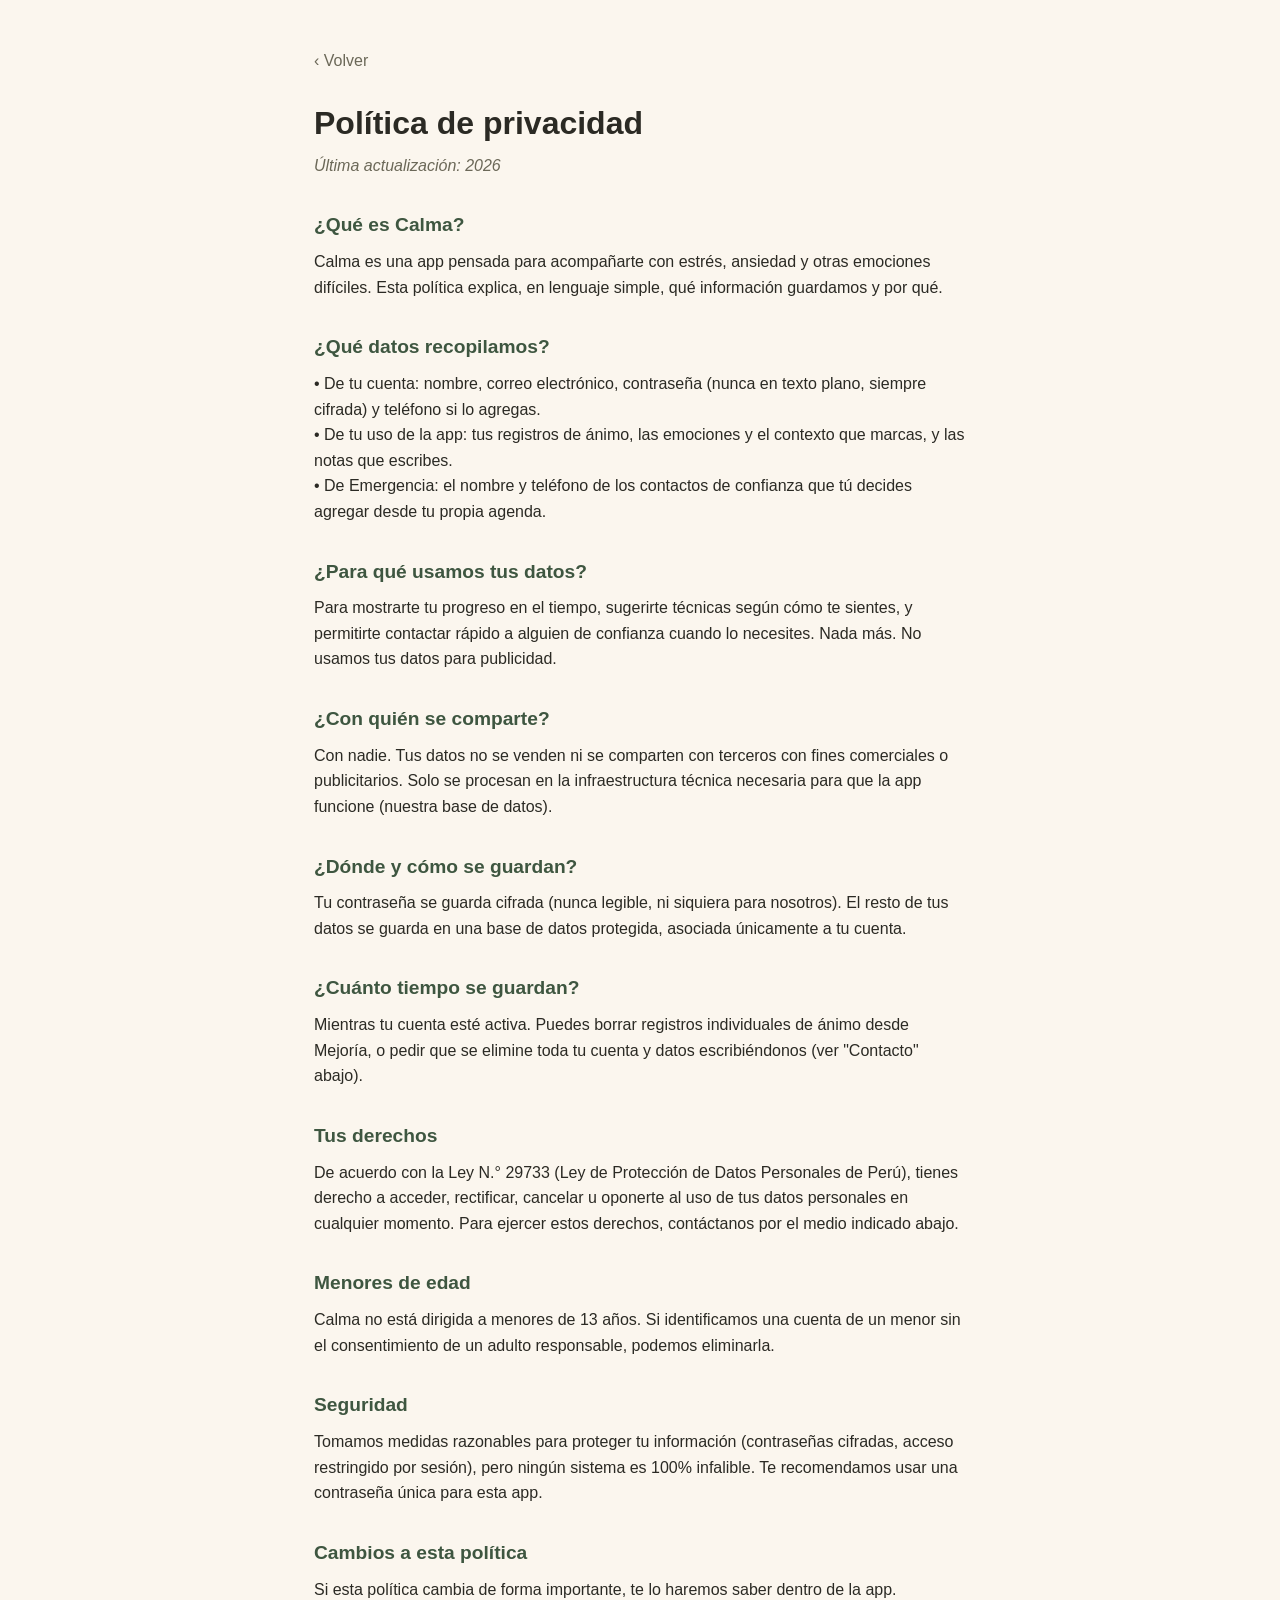
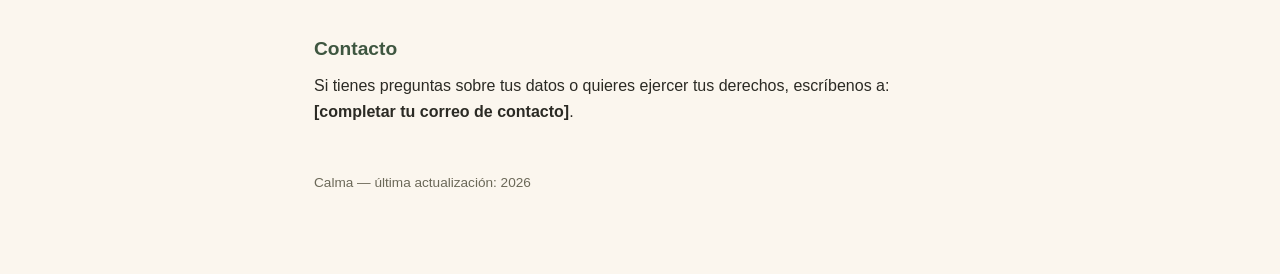
==== privacidad.html @ b339b256 "Add files via upload" ====
<!DOCTYPE html>
<html lang="es">
<head>
<meta charset="UTF-8">
<meta name="viewport" content="width=device-width, initial-scale=1.0">
<title>Política de privacidad — Calma</title>
<link rel="stylesheet" href="estilo.css">
</head>
<body>
<div class="contenedor">
  <a class="volver" href="index.html">‹ Volver</a>
  <h1>Política de privacidad</h1>
  <p class="subtitulo">Última actualización: 2026</p>

  <h2>¿Qué es Calma?</h2>
  <p>Calma es una app pensada para acompañarte con estrés, ansiedad y otras emociones difíciles. Esta política explica, en lenguaje simple, qué información guardamos y por qué.</p>

  <h2>¿Qué datos recopilamos?</h2>
  <p>• De tu cuenta: nombre, correo electrónico, contraseña (nunca en texto plano, siempre cifrada) y teléfono si lo agregas.<br>
  • De tu uso de la app: tus registros de ánimo, las emociones y el contexto que marcas, y las notas que escribes.<br>
  • De Emergencia: el nombre y teléfono de los contactos de confianza que tú decides agregar desde tu propia agenda.</p>

  <h2>¿Para qué usamos tus datos?</h2>
  <p>Para mostrarte tu progreso en el tiempo, sugerirte técnicas según cómo te sientes, y permitirte contactar rápido a alguien de confianza cuando lo necesites. Nada más. No usamos tus datos para publicidad.</p>

  <h2>¿Con quién se comparte?</h2>
  <p>Con nadie. Tus datos no se venden ni se comparten con terceros con fines comerciales o publicitarios. Solo se procesan en la infraestructura técnica necesaria para que la app funcione (nuestra base de datos).</p>

  <h2>¿Dónde y cómo se guardan?</h2>
  <p>Tu contraseña se guarda cifrada (nunca legible, ni siquiera para nosotros). El resto de tus datos se guarda en una base de datos protegida, asociada únicamente a tu cuenta.</p>

  <h2>¿Cuánto tiempo se guardan?</h2>
  <p>Mientras tu cuenta esté activa. Puedes borrar registros individuales de ánimo desde Mejoría, o pedir que se elimine toda tu cuenta y datos escribiéndonos (ver "Contacto" abajo).</p>

  <h2>Tus derechos</h2>
  <p>De acuerdo con la Ley N.° 29733 (Ley de Protección de Datos Personales de Perú), tienes derecho a acceder, rectificar, cancelar u oponerte al uso de tus datos personales en cualquier momento. Para ejercer estos derechos, contáctanos por el medio indicado abajo.</p>

  <h2>Menores de edad</h2>
  <p>Calma no está dirigida a menores de 13 años. Si identificamos una cuenta de un menor sin el consentimiento de un adulto responsable, podemos eliminarla.</p>

  <h2>Seguridad</h2>
  <p>Tomamos medidas razonables para proteger tu información (contraseñas cifradas, acceso restringido por sesión), pero ningún sistema es 100% infalible. Te recomendamos usar una contraseña única para esta app.</p>

  <h2>Cambios a esta política</h2>
  <p>Si esta política cambia de forma importante, te lo haremos saber dentro de la app.</p>

  <h2>Contacto</h2>
  <p>Si tienes preguntas sobre tus datos o quieres ejercer tus derechos, escríbenos a: <strong>[completar tu correo de contacto]</strong>.</p>

  <footer>Calma — última actualización: 2026</footer>
</div>
</body>
</html>
---- estilo.css ----
:root {
  --crema: #FBF6EE;
  --crema-oscuro: #F2E9D8;
  --tinta: #2B2A24;
  --tinta-suave: #6B6858;
  --salvia: #5C7A5E;
  --salvia-oscuro: #3E5640;
  --salvia-fondo: #E4ECDE;
}

* { box-sizing: border-box; }

body {
  margin: 0;
  background: var(--crema);
  color: var(--tinta);
  font-family: -apple-system, "Segoe UI", Roboto, Helvetica, Arial, sans-serif;
  line-height: 1.6;
}

.contenedor {
  max-width: 700px;
  margin: 0 auto;
  padding: 48px 24px 80px;
}

.sello {
  width: 64px;
  height: 64px;
  border-radius: 50%;
  background: var(--salvia-fondo);
  display: flex;
  align-items: center;
  justify-content: center;
  font-weight: 600;
  color: var(--salvia-oscuro);
  margin-bottom: 20px;
}

h1 {
  font-size: 2rem;
  margin: 0 0 4px;
  color: var(--tinta);
}

.subtitulo {
  color: var(--tinta-suave);
  font-style: italic;
  margin: 0 0 32px;
}

h2 {
  font-size: 1.2rem;
  color: var(--salvia-oscuro);
  margin: 32px 0 8px;
}

p {
  margin: 0 0 8px;
  color: var(--tinta);
}

a {
  color: var(--salvia);
}

.volver {
  display: inline-block;
  margin-bottom: 24px;
  color: var(--tinta-suave);
  text-decoration: none;
}

.tarjetas {
  display: flex;
  flex-direction: column;
  gap: 12px;
  margin-top: 8px;
}

.tarjeta {
  display: block;
  background: var(--crema-oscuro);
  border-radius: 16px;
  padding: 18px 20px;
  text-decoration: none;
  color: var(--tinta);
  font-weight: 500;
}

.tarjeta:hover {
  background: var(--salvia-fondo);
}

footer {
  margin-top: 48px;
  color: var(--tinta-suave);
  font-size: 0.85rem;
}
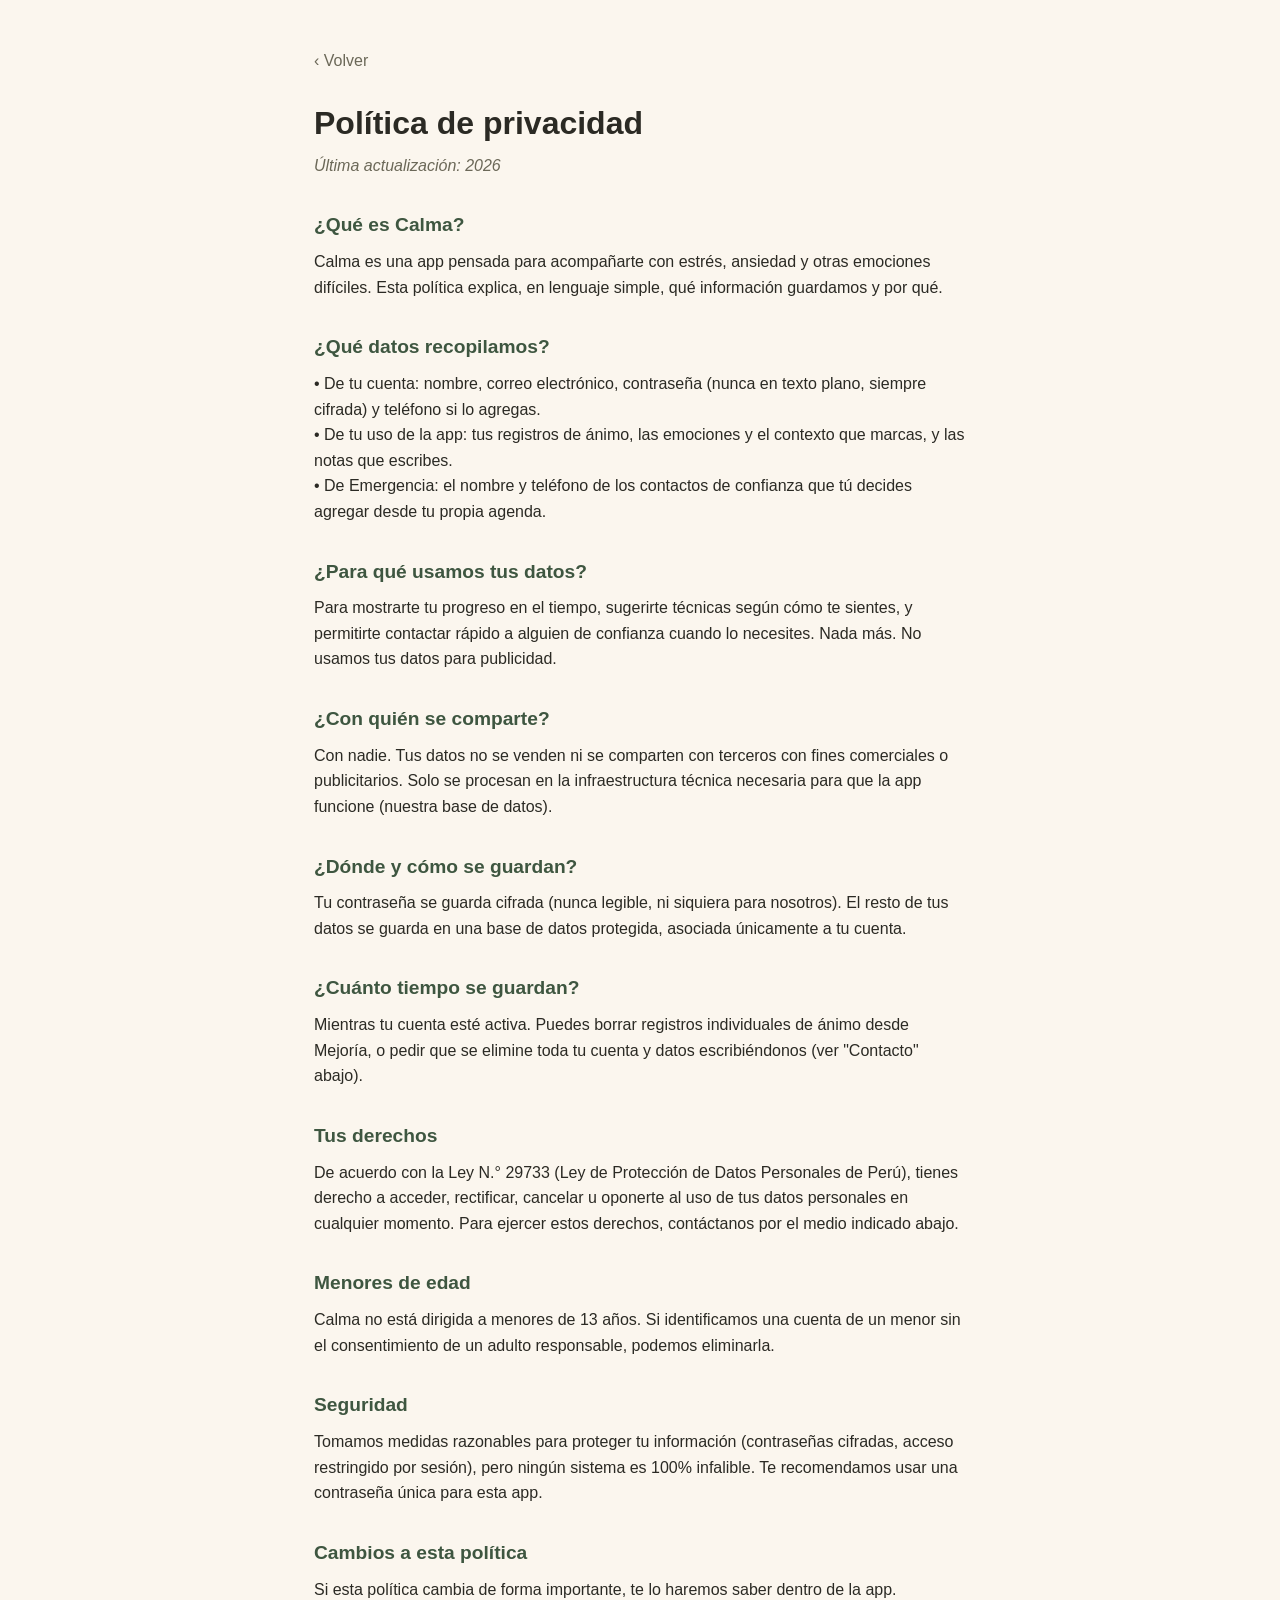
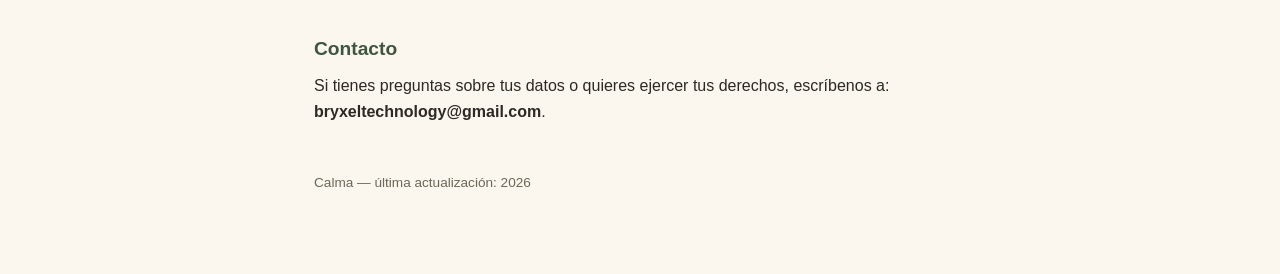
==== commit 2838382e: "Update contact email in privacidad.html" ====
--- a/privacidad.html
+++ b/privacidad.html
@@ -45,7 +45,7 @@
   <p>Si esta política cambia de forma importante, te lo haremos saber dentro de la app.</p>
 
   <h2>Contacto</h2>
-  <p>Si tienes preguntas sobre tus datos o quieres ejercer tus derechos, escríbenos a: <strong>[completar tu correo de contacto]</strong>.</p>
+  <p>Si tienes preguntas sobre tus datos o quieres ejercer tus derechos, escríbenos a: <strong>bryxeltechnology@gmail.com</strong>.</p>
 
   <footer>Calma — última actualización: 2026</footer>
 </div>
